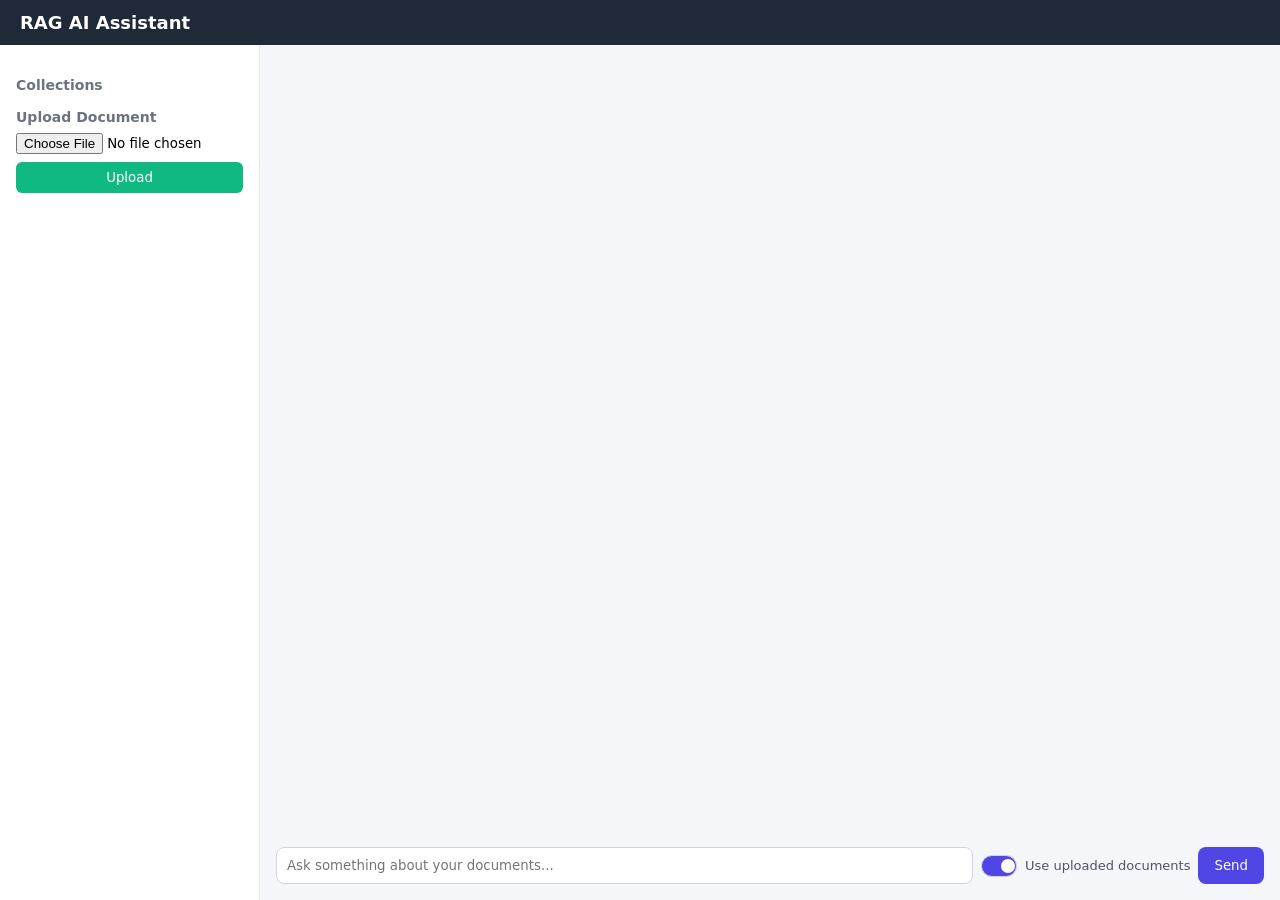
==== frontend/index.html @ 8be93a55 "Initial commit - RAG AI Assistant" ====
<!DOCTYPE html>
<html lang="en">

<head>

  <meta charset="UTF-8" />

  <meta name="viewport" content="width=device-width, initial-scale=1.0" />

  <title>RAG AI Assistant</title>


  <!-- Main CSS -->
  <link rel="stylesheet" href="style.css" />


  <!-- Component CSS -->
  <link rel="stylesheet" href="assets/css/navbar.css" />
  <link rel="stylesheet" href="assets/css/sidebar.css" />
  <link rel="stylesheet" href="assets/css/chat.css" />
  <link rel="stylesheet" href="assets/css/upload.css" />


</head>


<body>


  <!-- Navbar -->

  <nav class="navbar">

    <h1>
      RAG AI Assistant
    </h1>

  </nav>




  <div class="layout">



    <!-- Sidebar -->

    <aside class="sidebar" id="sidebar">


      <h3>
        Collections
      </h3>


      <ul id="collection-list">

      </ul>




      <h3>
        Upload Document
      </h3>


      <input type="file" id="file-input" />


      <button id="upload-btn">

        Upload

      </button>


      <p id="upload-status">

      </p>



    </aside>





    <!-- Chat Area -->

    <main class="chat-container">



      <!-- Messages -->

      <div id="messages" class="messages">

      </div>





      <!-- Input Area -->

      <div class="chat-input">



        <input type="text" id="chat-input" placeholder="Ask something about your documents..." />




        <!-- RAG Toggle -->

        <label class="rag-option">


          <input type="checkbox" id="rag-toggle" checked />


          Use uploaded documents


        </label>





        <button id="send-btn">

          Send

        </button>




      </div>



    </main>




  </div>





  <!-- JavaScript Files -->


  <script src="assets/js/api.js"></script>

  <script src="assets/js/upload.js"></script>

  <script src="assets/js/chat.js"></script>

  <script src="assets/js/ui.js"></script>

  <script src="script.js"></script>



</body>

</html>
---- frontend/style.css ----
* { box-sizing: border-box; margin: 0; padding: 0; font-family: system-ui, sans-serif; }
body { height: 100vh; display: flex; flex-direction: column; background: #f5f6fa; }
.layout { flex: 1; display: flex; overflow: hidden; }
main.chat-container { flex: 1; display: flex; flex-direction: column; padding: 16px; }
---- frontend/assets/css/navbar.css ----
.navbar {
  background: #1f2937;
  color: white;
  padding: 12px 20px;
}
.navbar h1 { font-size: 18px; }
---- frontend/assets/css/sidebar.css ----
.sidebar {
  width: 260px;
  background: white;
  border-right: 1px solid #e5e7eb;
  padding: 16px;
  overflow-y: auto;
}
.sidebar h3 { margin: 16px 0 8px; font-size: 14px; color: #6b7280; }
.sidebar ul { list-style: none; }
.sidebar li { padding: 6px 8px; border-radius: 6px; cursor: pointer; }
.sidebar li:hover, .sidebar li.active { background: #e0e7ff; }
---- frontend/assets/css/chat.css ----
.messages {
  flex: 1;
  overflow-y: auto;
  display: flex;
  flex-direction: column;
  gap: 10px;
  padding-bottom: 12px;
}
.message { max-width: 70%; padding: 10px 14px; border-radius: 10px; }
.message.user { align-self: flex-end; background: #4f46e5; color: white; }
.message.assistant { align-self: flex-start; background: white; border: 1px solid #e5e7eb; }
.chat-input { display: flex; gap: 8px; }
.chat-input input { flex: 1; padding: 10px; border-radius: 8px; border: 1px solid #d1d5db; }
.chat-input button { padding: 10px 16px; border: none; background: #4f46e5; color: white; border-radius: 8px; cursor: pointer; }

/* Premium toggle switch styling */
.rag-option {
  display: flex;
  align-items: center;
  gap: 8px;
  font-size: 13px;
  color: #4b5563;
  cursor: pointer;
  white-space: nowrap;
  user-select: none;
}
.rag-option input[type="checkbox"] {
  appearance: none;
  -webkit-appearance: none;
  width: 36px;
  height: 20px;
  background-color: #d1d5db;
  border-radius: 20px;
  position: relative;
  outline: none;
  cursor: pointer;
  transition: background-color 0.2s ease;
  flex-shrink: 0;
}
.rag-option input[type="checkbox"]:checked {
  background-color: #4f46e5;
}
.rag-option input[type="checkbox"]::before {
  content: "";
  position: absolute;
  width: 14px;
  height: 14px;
  border-radius: 50%;
  top: 3px;
  left: 3px;
  background-color: white;
  transition: transform 0.2s ease;
}
.rag-option input[type="checkbox"]:checked::before {
  transform: translateX(16px);
}
---- frontend/assets/css/upload.css ----
#file-input { display: block; margin-bottom: 8px; width: 100%; }
#upload-btn { width: 100%; padding: 8px; background: #10b981; color: white; border: none; border-radius: 6px; cursor: pointer; }
#upload-status { font-size: 12px; color: #6b7280; margin-top: 6px; }
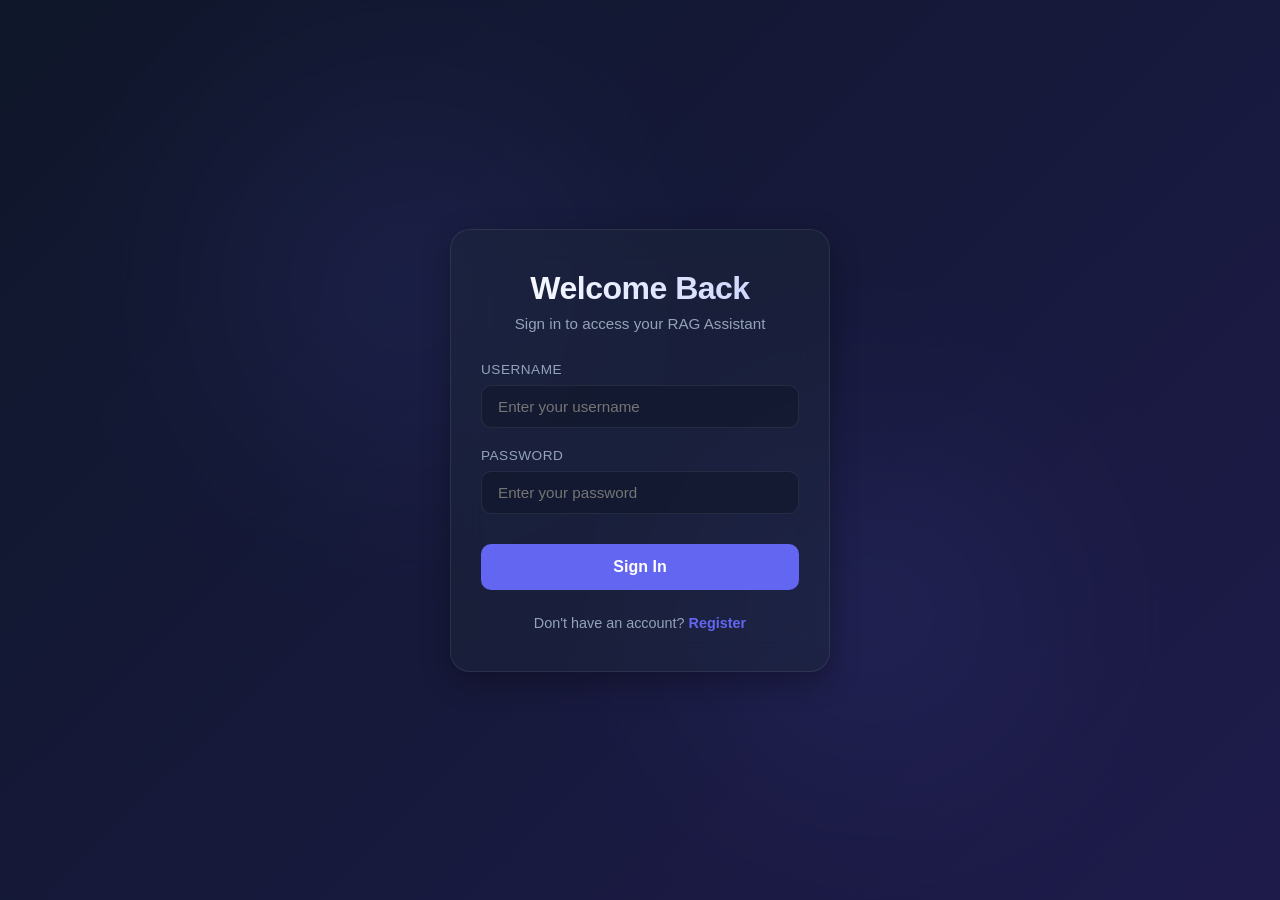
==== commit 575b79dd: "Added metadata filtering functionality" ====
--- a/frontend/index.html
+++ b/frontend/index.html
@@ -48,6 +48,22 @@
 
     <aside class="sidebar" id="sidebar">
 
+      <!-- User Profile Header -->
+      <div class="user-profile">
+        <span id="user-display">Loading...</span>
+        <button id="logout-btn" class="logout-btn">Logout</button>
+      </div>
+
+      <!-- Chat Sessions -->
+      <div class="sidebar-section">
+        <div class="section-header">
+          <h3>Chat History</h3>
+          <button id="new-chat-btn" class="new-chat-btn" title="New Chat">+</button>
+        </div>
+        <ul id="session-list">
+          <!-- Dynamically populated -->
+        </ul>
+      </div>
 
       <h3>
         Collections
@@ -62,11 +78,17 @@
 
 
       <h3>
-        Upload Document
+        Upload Documents
       </h3>
 
 
-      <input type="file" id="file-input" />
+      <input
+        type="file"
+        id="file-input"
+        multiple
+        accept=".pdf,.docx,.txt,.csv,.xlsx,.xls"
+        title="Select one or more files to upload"
+      />
 
 
       <button id="upload-btn">
@@ -76,9 +98,7 @@
       </button>
 
 
-      <p id="upload-status">
-
-      </p>
+      <div id="upload-status"></div>
 
 
 
@@ -88,6 +108,7 @@
 
 
 
+
     <!-- Chat Area -->
 
     <main class="chat-container">
@@ -104,6 +125,38 @@
 
 
 
+      <!-- Metadata Filter Panel -->
+      <div class="filter-panel-wrapper" id="filter-panel-wrapper">
+
+        <!-- Collapsible toggle header -->
+        <button class="filter-toggle-btn" id="filter-toggle-btn" type="button" aria-expanded="false">
+          <span class="filter-toggle-icon">🔍</span>
+          <span class="filter-toggle-label">Metadata Filters</span>
+          <span class="filter-active-dot" id="filter-active-dot"></span>
+          <span class="filter-count-badge" id="filter-count-badge">0</span>
+          <span class="filter-chevron">▼</span>
+        </button>
+
+        <!-- Collapsible body -->
+        <div class="filter-panel-body" id="filter-panel-body">
+
+          <!-- Filter rows are injected here dynamically -->
+          <div id="filter-rows-container"></div>
+
+          <p class="filter-hint">
+            Fields stored in document metadata, e.g.: <code>source</code>, <code>file_type</code>, <code>author</code>, <code>page</code>
+          </p>
+
+          <!-- Action buttons -->
+          <div class="filter-actions">
+            <button class="filter-add-btn" id="filter-add-btn" type="button">＋ Add Filter</button>
+            <button class="filter-clear-btn" id="filter-clear-btn" type="button">✕ Clear All</button>
+          </div>
+
+        </div>
+      </div>
+
+
       <!-- Input Area -->
 
       <div class="chat-input">
@@ -157,20 +210,16 @@
 
 
   <!-- JavaScript Files -->
-
-
+  <script src="assets/js/auth.js"></script>
   <script src="assets/js/api.js"></script>
-
   <script src="assets/js/upload.js"></script>
-
   <script src="assets/js/chat.js"></script>
-
   <script src="assets/js/ui.js"></script>
-
   <script src="script.js"></script>
 
 
 
+
 </body>
 
 </html>
--- a/frontend/assets/css/sidebar.css
+++ b/frontend/assets/css/sidebar.css
@@ -1,11 +1,117 @@
 .sidebar {
-  width: 260px;
-  background: white;
-  border-right: 1px solid #e5e7eb;
+  width: 280px;
+  background: #0f172a;
+  border-right: 1px solid #1e293b;
   padding: 16px;
+  display: flex;
+  flex-direction: column;
+  color: #f8fafc;
   overflow-y: auto;
 }
-.sidebar h3 { margin: 16px 0 8px; font-size: 14px; color: #6b7280; }
-.sidebar ul { list-style: none; }
-.sidebar li { padding: 6px 8px; border-radius: 6px; cursor: pointer; }
-.sidebar li:hover, .sidebar li.active { background: #e0e7ff; }
+.sidebar h3 { margin: 16px 0 8px; font-size: 11px; font-weight: 600; text-transform: uppercase; letter-spacing: 0.05em; color: #64748b; }
+.sidebar ul { list-style: none; margin-bottom: 16px; }
+.sidebar li { 
+  display: flex;
+  align-items: center;
+  justify-content: space-between;
+  padding: 8px 12px; 
+  border-radius: 8px; 
+  cursor: pointer; 
+  font-size: 13px;
+  color: #cbd5e1;
+  transition: all 0.2s ease;
+  margin-bottom: 4px;
+}
+.sidebar li:hover { background: rgba(99, 102, 241, 0.15); color: #f8fafc; }
+.sidebar li.active { background: #6366f1; color: white; }
+
+/* User profile */
+.user-profile {
+  display: flex;
+  align-items: center;
+  justify-content: space-between;
+  padding: 12px;
+  background: rgba(30, 41, 59, 0.5);
+  border: 1px solid rgba(255, 255, 255, 0.05);
+  border-radius: 10px;
+  margin-bottom: 20px;
+}
+#user-display {
+  font-size: 13px;
+  font-weight: 500;
+  color: #94a3b8;
+  white-space: nowrap;
+  overflow: hidden;
+  text-overflow: ellipsis;
+  margin-right: 8px;
+}
+.logout-btn {
+  background: #ef4444;
+  border: none;
+  border-radius: 6px;
+  color: white;
+  padding: 4px 10px;
+  font-size: 11px;
+  font-weight: 600;
+  cursor: pointer;
+  transition: background 0.2s ease;
+}
+.logout-btn:hover {
+  background: #dc2626;
+}
+
+/* Chat History / Sessions section */
+.section-header {
+  display: flex;
+  align-items: center;
+  justify-content: space-between;
+  margin-bottom: 8px;
+}
+.section-header h3 {
+  margin: 0;
+}
+.new-chat-btn {
+  background: #6366f1;
+  color: white;
+  border: none;
+  border-radius: 6px;
+  width: 24px;
+  height: 24px;
+  font-size: 16px;
+  font-weight: bold;
+  cursor: pointer;
+  display: flex;
+  align-items: center;
+  justify-content: center;
+  transition: background 0.2s ease;
+}
+.new-chat-btn:hover {
+  background: #4f46e5;
+}
+
+/* Session List Styling with Delete Button */
+.session-item-text {
+  flex: 1;
+  white-space: nowrap;
+  overflow: hidden;
+  text-overflow: ellipsis;
+  margin-right: 8px;
+}
+.session-delete-btn {
+  background: transparent;
+  color: #94a3b8;
+  border: none;
+  cursor: pointer;
+  font-size: 12px;
+  padding: 2px 6px;
+  border-radius: 4px;
+  display: none;
+}
+.sidebar li:hover .session-delete-btn {
+  display: inline-block;
+}
+.session-delete-btn:hover {
+  background: rgba(239, 68, 68, 0.2);
+  color: #f87171;
+}
+
--- a/frontend/assets/css/chat.css
+++ b/frontend/assets/css/chat.css
@@ -55,3 +55,204 @@
   transform: translateX(16px);
 }
 
+/* ============================================================
+   METADATA FILTER PANEL
+   ============================================================ */
+
+/* Wrapper that sits between messages area and chat-input bar */
+.filter-panel-wrapper {
+  border: 1px solid #e5e7eb;
+  border-radius: 10px;
+  background: #fafafa;
+  overflow: hidden;
+  margin-bottom: 6px;
+  transition: box-shadow 0.2s ease;
+}
+.filter-panel-wrapper.has-filters {
+  border-color: #818cf8;
+  box-shadow: 0 0 0 2px rgba(99,102,241,0.12);
+}
+
+/* Toggle header row */
+.filter-toggle-btn {
+  width: 100%;
+  display: flex;
+  align-items: center;
+  gap: 8px;
+  padding: 8px 12px;
+  background: none;
+  border: none;
+  cursor: pointer;
+  font-size: 13px;
+  font-weight: 600;
+  color: #4b5563;
+  user-select: none;
+}
+.filter-toggle-btn:hover { background: #f3f4f6; }
+
+.filter-toggle-icon { font-size: 15px; }
+
+.filter-toggle-label { flex: 1; text-align: left; }
+
+/* Animated chevron */
+.filter-chevron {
+  font-size: 11px;
+  transition: transform 0.2s ease;
+  color: #9ca3af;
+}
+.filter-panel-wrapper.open .filter-chevron {
+  transform: rotate(180deg);
+}
+
+/* Active-filter count badge */
+.filter-count-badge {
+  display: none;
+  background: #4f46e5;
+  color: white;
+  font-size: 11px;
+  font-weight: 700;
+  border-radius: 20px;
+  padding: 1px 7px;
+  margin-left: 2px;
+}
+.filter-count-badge.visible { display: inline-block; }
+
+/* Pulsing dot when filters are active */
+.filter-active-dot {
+  display: none;
+  width: 7px;
+  height: 7px;
+  border-radius: 50%;
+  background: #22c55e;
+  animation: pulse-dot 1.4s ease-in-out infinite;
+}
+.filter-active-dot.visible { display: inline-block; }
+@keyframes pulse-dot {
+  0%, 100% { opacity: 1; transform: scale(1); }
+  50%       { opacity: 0.5; transform: scale(1.4); }
+}
+
+/* Collapsible body */
+.filter-panel-body {
+  display: none;
+  padding: 8px 12px 12px;
+  border-top: 1px solid #e5e7eb;
+  flex-direction: column;
+  gap: 8px;
+}
+.filter-panel-wrapper.open .filter-panel-body {
+  display: flex;
+}
+
+/* Individual filter row */
+.filter-row {
+  display: flex;
+  align-items: center;
+  gap: 6px;
+  flex-wrap: wrap;
+  animation: slide-in 0.18s ease;
+}
+@keyframes slide-in {
+  from { opacity: 0; transform: translateY(-6px); }
+  to   { opacity: 1; transform: translateY(0); }
+}
+
+/* Clause badge pill (must / must_not / should) */
+.filter-clause-select {
+  padding: 4px 8px;
+  border-radius: 20px;
+  font-size: 12px;
+  font-weight: 700;
+  border: 1.5px solid #6366f1;
+  color: #4f46e5;
+  background: #eef2ff;
+  cursor: pointer;
+  outline: none;
+  transition: background 0.15s;
+}
+.filter-clause-select:focus { background: #e0e7ff; }
+.filter-clause-select option[value="must_not"] { color: #dc2626; }
+.filter-clause-select option[value="should"]   { color: #d97706; }
+
+.filter-field-input,
+.filter-value-input {
+  flex: 1;
+  min-width: 80px;
+  padding: 5px 8px;
+  border-radius: 6px;
+  border: 1px solid #d1d5db;
+  font-size: 13px;
+  outline: none;
+  transition: border-color 0.15s;
+}
+.filter-field-input:focus,
+.filter-value-input:focus { border-color: #6366f1; }
+
+.filter-type-select {
+  padding: 4px 6px;
+  border-radius: 6px;
+  font-size: 12px;
+  border: 1px solid #d1d5db;
+  outline: none;
+  cursor: pointer;
+  background: white;
+}
+
+/* Remove row button */
+.filter-remove-btn {
+  width: 24px;
+  height: 24px;
+  border: none;
+  background: #fee2e2;
+  color: #dc2626;
+  border-radius: 50%;
+  font-size: 14px;
+  font-weight: 700;
+  cursor: pointer;
+  display: flex;
+  align-items: center;
+  justify-content: center;
+  flex-shrink: 0;
+  transition: background 0.15s;
+}
+.filter-remove-btn:hover { background: #fca5a5; }
+
+/* Action buttons at the bottom of the panel */
+.filter-actions {
+  display: flex;
+  gap: 8px;
+  margin-top: 4px;
+}
+.filter-add-btn {
+  padding: 5px 12px;
+  border: 1.5px dashed #6366f1;
+  background: transparent;
+  color: #4f46e5;
+  border-radius: 8px;
+  font-size: 12px;
+  font-weight: 600;
+  cursor: pointer;
+  transition: background 0.15s, color 0.15s;
+}
+.filter-add-btn:hover { background: #eef2ff; }
+.filter-clear-btn {
+  padding: 5px 12px;
+  border: none;
+  background: #f3f4f6;
+  color: #6b7280;
+  border-radius: 8px;
+  font-size: 12px;
+  font-weight: 600;
+  cursor: pointer;
+  transition: background 0.15s;
+}
+.filter-clear-btn:hover { background: #e5e7eb; }
+
+/* Helper hint text */
+.filter-hint {
+  font-size: 11px;
+  color: #9ca3af;
+  margin-top: 2px;
+}
+
+
--- a/frontend/assets/css/upload.css
+++ b/frontend/assets/css/upload.css
@@ -1,3 +1,26 @@
-#file-input { display: block; margin-bottom: 8px; width: 100%; }
-#upload-btn { width: 100%; padding: 8px; background: #10b981; color: white; border: none; border-radius: 6px; cursor: pointer; }
-#upload-status { font-size: 12px; color: #6b7280; margin-top: 6px; }
+#file-input { display: block; margin-bottom: 8px; width: 100%; cursor: pointer; }
+#upload-btn { width: 100%; padding: 8px; background: #10b981; color: white; border: none; border-radius: 6px; cursor: pointer; font-weight: 600; transition: background 0.2s; }
+#upload-btn:hover { background: #059669; }
+#upload-status { font-size: 12px; color: #6b7280; margin-top: 8px; line-height: 1.5; }
+
+/* Per-file result list */
+#upload-status ul {
+  list-style: none;
+  padding: 0;
+  margin: 4px 0 0;
+}
+#upload-status ul li {
+  padding: 3px 0;
+  border-bottom: 1px solid #f3f4f6;
+  font-size: 11px;
+  word-break: break-all;
+}
+#upload-status ul li:last-child { border-bottom: none; }
+
+/* Uploading pulse animation */
+@keyframes upload-pulse {
+  0%, 100% { opacity: 1; }
+  50%       { opacity: 0.4; }
+}
+#upload-status.uploading { animation: upload-pulse 1.2s ease-in-out infinite; }
+
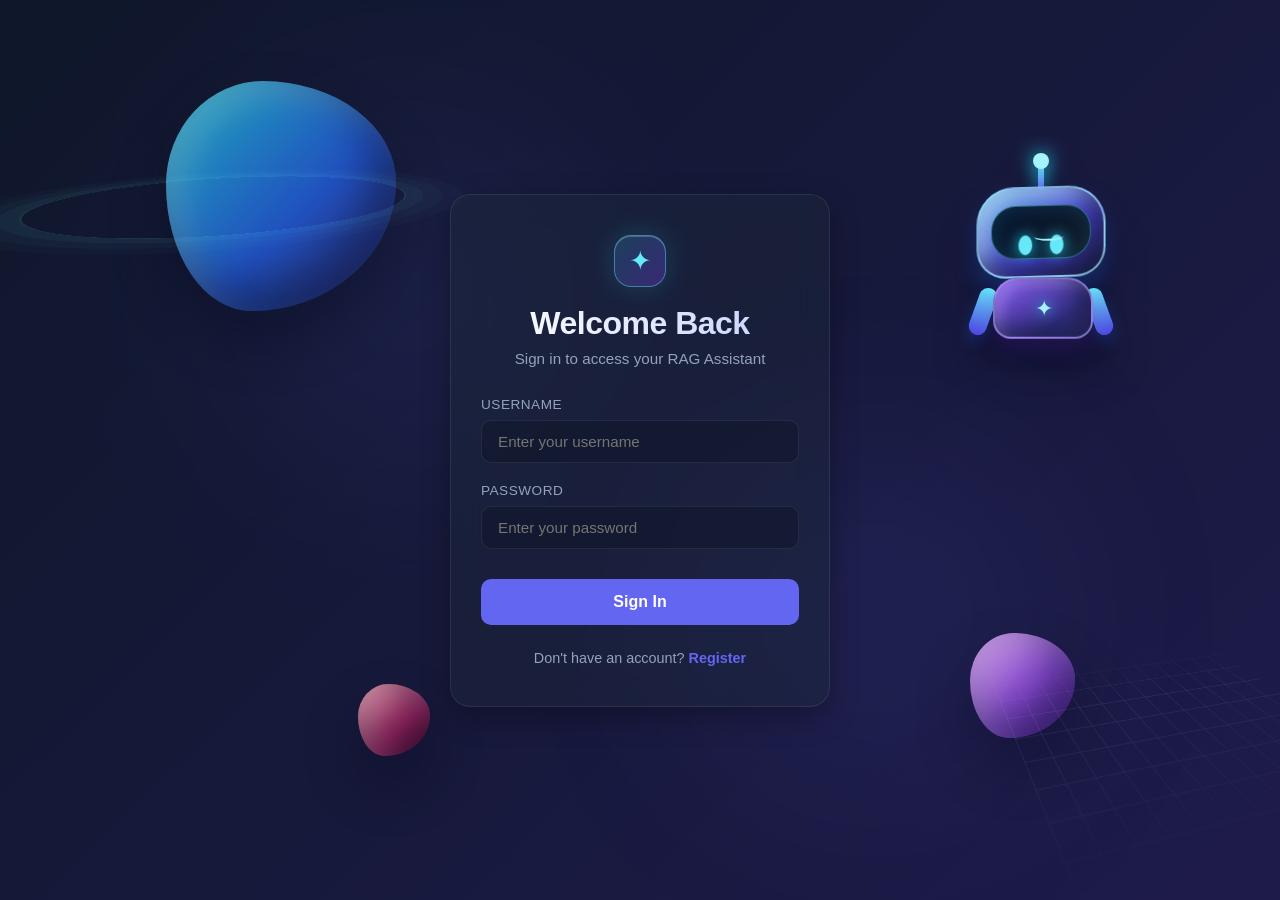
==== commit 58857c86: "Modernize UI and stabilize local startup Co-authored-by: Copilot <223556219+Copilot@users.noreply.gi" ====
--- a/frontend/index.html
+++ b/frontend/index.html
@@ -26,14 +26,26 @@
 
 <body>
 
+  <div class="scene" aria-hidden="true">
+    <div class="orb orb-cyan"></div>
+    <div class="orb orb-violet"></div>
+    <div class="orb orb-pink"></div>
+    <div class="wireframe wireframe-left"></div>
+    <div class="wireframe wireframe-right"></div>
+  </div>
 
   <!-- Navbar -->
 
   <nav class="navbar">
 
-    <h1>
-      RAG AI Assistant
-    </h1>
+    <div class="brand-lockup">
+      <span class="brand-mark">✦</span>
+      <div>
+        <h1>RAG AI Assistant</h1>
+        <p>Intelligent workspace for your knowledge</p>
+      </div>
+    </div>
+    <div class="live-status"><span></span> LIVE AI WORKSPACE</div>
 
   </nav>
 
@@ -113,6 +125,15 @@
 
     <main class="chat-container">
 
+      <header class="chat-hero">
+        <div>
+          <span class="eyebrow">YOUR KNOWLEDGE, AMPLIFIED</span>
+          <h2>Ask anything.<br><strong>Discover everything.</strong></h2>
+          <p>Chat with your documents using an AI workspace built for clarity.</p>
+        </div>
+        <div class="hero-chip"><span class="hero-chip-dot"></span> RAG ACTIVE</div>
+      </header>
+
 
 
       <!-- Messages -->
--- a/frontend/style.css
+++ b/frontend/style.css
@@ -1,4 +1,274 @@
-* { box-sizing: border-box; margin: 0; padding: 0; font-family: system-ui, sans-serif; }
-body { height: 100vh; display: flex; flex-direction: column; background: #f5f6fa; }
-.layout { flex: 1; display: flex; overflow: hidden; }
-main.chat-container { flex: 1; display: flex; flex-direction: column; padding: 16px; }
+* {
+  box-sizing: border-box;
+  margin: 0;
+  padding: 0;
+  font-family: Inter, "Segoe UI", sans-serif;
+}
+
+html, body {
+  height: 100%;
+}
+
+body {
+  display: flex;
+  flex-direction: column;
+  min-height: 100vh;
+  background:
+    radial-gradient(circle at top left, rgba(96, 165, 250, 0.28), transparent 22%),
+    radial-gradient(circle at bottom right, rgba(139, 92, 246, 0.24), transparent 28%),
+    linear-gradient(135deg, #050b1a 0%, #0b1120 35%, #111827 100%);
+  color: #e2e8f0;
+  overflow: hidden;
+  position: relative;
+}
+
+body::before,
+body::after {
+  content: "";
+  position: fixed;
+  width: 360px;
+  height: 360px;
+  border-radius: 50%;
+  filter: blur(90px);
+  pointer-events: none;
+  opacity: 0.38;
+  z-index: 0;
+}
+
+body::before {
+  top: 8%;
+  left: 8%;
+  background: rgba(34, 211, 238, 0.33);
+}
+
+body::after {
+  right: 7%;
+  bottom: 6%;
+  background: rgba(168, 85, 247, 0.3);
+}
+
+.scene {
+  position: fixed;
+  inset: 0;
+  z-index: 0;
+  overflow: hidden;
+  pointer-events: none;
+  perspective: 900px;
+}
+
+.orb {
+  position: absolute;
+  width: 170px;
+  height: 170px;
+  border-radius: 42% 58% 63% 37% / 45% 44% 56% 55%;
+  opacity: 0.34;
+  filter: blur(1px);
+  transform-style: preserve-3d;
+  box-shadow: inset -22px -26px 45px rgba(2, 6, 23, 0.35),
+    inset 18px 16px 35px rgba(255, 255, 255, 0.22),
+    0 25px 55px rgba(2, 6, 23, 0.3);
+  animation: float-orb 14s ease-in-out infinite alternate;
+}
+
+.orb-cyan {
+  top: 17%;
+  left: 38%;
+  background: linear-gradient(135deg, #22d3ee, #2563eb 62%, #172554);
+}
+
+.orb-violet {
+  right: 13%;
+  top: 18%;
+  width: 110px;
+  height: 110px;
+  background: linear-gradient(135deg, #c084fc, #7c3aed 65%, #312e81);
+  animation-delay: -5s;
+}
+
+.orb-pink {
+  left: 23%;
+  bottom: 10%;
+  width: 90px;
+  height: 90px;
+  background: linear-gradient(135deg, #f9a8d4, #db2777 62%, #4c0519);
+  animation-delay: -9s;
+}
+
+.wireframe {
+  position: absolute;
+  width: 250px;
+  height: 250px;
+  border: 1px solid rgba(125, 211, 252, 0.15);
+  transform: rotateX(68deg) rotateZ(28deg);
+  box-shadow: 0 0 0 14px rgba(125, 211, 252, 0.025),
+    0 0 0 28px rgba(125, 211, 252, 0.02),
+    0 0 0 42px rgba(125, 211, 252, 0.015);
+  animation: spin-wireframe 24s linear infinite;
+}
+
+.wireframe-left {
+  left: -80px;
+  bottom: 5%;
+}
+
+.wireframe-right {
+  right: -90px;
+  top: 10%;
+  border-color: rgba(196, 181, 253, 0.14);
+  animation-direction: reverse;
+}
+
+@keyframes float-orb {
+  0% { transform: translate3d(-18px, 12px, 0) rotate(-8deg) scale(0.94); }
+  100% { transform: translate3d(22px, -24px, 80px) rotate(18deg) scale(1.08); }
+}
+
+@keyframes spin-wireframe {
+  to { transform: rotateX(68deg) rotateZ(388deg); }
+}
+
+.layout {
+  position: relative;
+  z-index: 1;
+  flex: 1;
+  display: flex;
+  gap: 20px;
+  width: 100%;
+  max-width: 1680px;
+  margin: 0 auto;
+  padding: 18px 20px 24px;
+}
+
+main.chat-container {
+  flex: 1;
+  display: flex;
+  flex-direction: column;
+  padding: 18px 18px 14px;
+  border: 1px solid rgba(148, 163, 184, 0.18);
+  border-radius: 28px;
+  background: rgba(10, 15, 27, 0.7);
+  backdrop-filter: blur(18px);
+  -webkit-backdrop-filter: blur(18px);
+  box-shadow: 0 24px 60px rgba(2, 6, 23, 0.45), inset 0 1px 0 rgba(255, 255, 255, 0.05);
+}
+
+.chat-hero {
+  display: flex;
+  align-items: flex-start;
+  justify-content: space-between;
+  gap: 20px;
+  padding: 14px 8px 18px;
+}
+
+.eyebrow {
+  display: block;
+  margin-bottom: 8px;
+  color: #67e8f9;
+  font-size: 10px;
+  font-weight: 800;
+  letter-spacing: 0.18em;
+}
+
+.chat-hero h2 {
+  color: #f8fafc;
+  font-size: clamp(1.5rem, 2.6vw, 2.45rem);
+  line-height: 1.03;
+  letter-spacing: -0.055em;
+}
+
+.chat-hero h2 strong {
+  background: linear-gradient(90deg, #67e8f9, #a78bfa 65%, #f0abfc);
+  background-clip: text;
+  -webkit-background-clip: text;
+  -webkit-text-fill-color: transparent;
+}
+
+.chat-hero p {
+  margin-top: 10px;
+  color: #94a3b8;
+  font-size: 0.88rem;
+}
+
+.hero-chip,
+.live-status {
+  display: inline-flex;
+  align-items: center;
+  gap: 8px;
+  border: 1px solid rgba(103, 232, 249, 0.25);
+  border-radius: 999px;
+  background: rgba(34, 211, 238, 0.08);
+  color: #a5f3fc;
+  font-size: 10px;
+  font-weight: 800;
+  letter-spacing: 0.1em;
+  padding: 8px 12px;
+  white-space: nowrap;
+  box-shadow: 0 0 20px rgba(34, 211, 238, 0.08);
+}
+
+.hero-chip-dot,
+.live-status span {
+  width: 7px;
+  height: 7px;
+  border-radius: 50%;
+  background: #22d3ee;
+  box-shadow: 0 0 12px #22d3ee;
+  animation: pulse-live 1.8s ease-in-out infinite;
+}
+
+@keyframes pulse-live {
+  50% { opacity: 0.45; transform: scale(0.7); }
+}
+
+button,
+input,
+select {
+  font: inherit;
+}
+
+#messages {
+  background: linear-gradient(180deg, rgba(15, 23, 42, 0.45), rgba(15, 23, 42, 0.2));
+  border: 1px solid rgba(148, 163, 184, 0.14);
+  border-radius: 20px;
+  padding: 18px;
+  box-shadow: inset 0 1px 0 rgba(255, 255, 255, 0.02);
+}
+
+#chat-input,
+#send-btn,
+.filter-panel-wrapper,
+.filter-row,
+.filter-toggle-btn,
+#upload-btn,
+#file-input,
+#collection-list li,
+.sidebar,
+.navbar,
+.message {
+  transition: transform 0.2s ease, box-shadow 0.2s ease, border-color 0.2s ease;
+}
+
+@media (max-width: 900px) {
+  body { overflow: auto; }
+  .navbar { margin: 10px; }
+  .layout { flex-direction: column; padding: 8px 10px 18px; }
+  .sidebar { width: 100%; max-height: 330px; }
+  main.chat-container { min-height: 620px; }
+  .orb-cyan { left: 65%; }
+}
+
+@media (max-width: 620px) {
+  .navbar h1 { font-size: 0.9rem; }
+  .navbar p { display: none; }
+  .live-status { display: none; }
+  .chat-hero { padding-top: 4px; }
+  .hero-chip { display: none; }
+  .chat-input { flex-wrap: wrap; }
+  .chat-input input { flex-basis: 100%; }
+  .rag-option { order: 2; }
+  .chat-input button { margin-left: auto; }
+}
+
+@media (prefers-reduced-motion: reduce) {
+  .orb, .wireframe, .hero-chip-dot, .live-status span { animation: none; }
+}
--- a/frontend/assets/css/navbar.css
+++ b/frontend/assets/css/navbar.css
@@ -1,6 +1,56 @@
 .navbar {
-  background: #1f2937;
-  color: white;
-  padding: 12px 20px;
+  position: relative;
+  z-index: 1;
+  background: rgba(15, 23, 42, 0.72);
+  border: 1px solid rgba(148, 163, 184, 0.18);
+  border-radius: 22px;
+  padding: 16px 22px;
+  box-shadow: 0 16px 40px rgba(15, 23, 42, 0.2);
+  backdrop-filter: blur(14px);
+  -webkit-backdrop-filter: blur(14px);
 }
-.navbar h1 { font-size: 18px; }
+
+.navbar h1 {
+  font-size: 1.1rem;
+  letter-spacing: 0.08em;
+  font-weight: 800;
+  color: #f8fafc;
+  text-transform: uppercase;
+  background: linear-gradient(90deg, #f8fafc, #93c5fd, #c4b5fd);
+  -webkit-background-clip: text;
+  background-clip: text;
+  -webkit-text-fill-color: transparent;
+}
+
+.brand-lockup {
+  display: flex;
+  align-items: center;
+  gap: 12px;
+}
+
+.brand-mark {
+  display: grid;
+  place-items: center;
+  width: 36px;
+  height: 36px;
+  border: 1px solid rgba(103, 232, 249, 0.4);
+  border-radius: 12px;
+  color: #67e8f9;
+  background: linear-gradient(135deg, rgba(34, 211, 238, 0.2), rgba(124, 58, 237, 0.3));
+  box-shadow: 0 0 22px rgba(34, 211, 238, 0.18), inset 0 1px rgba(255, 255, 255, 0.2);
+  font-size: 20px;
+}
+
+.brand-lockup p {
+  margin-top: 3px;
+  color: #64748b;
+  font-size: 11px;
+  letter-spacing: 0.02em;
+}
+
+.navbar {
+  display: flex;
+  justify-content: space-between;
+  align-items: center;
+  margin: 12px 20px 0;
+}
--- a/frontend/assets/css/sidebar.css
+++ b/frontend/assets/css/sidebar.css
@@ -1,95 +1,131 @@
 .sidebar {
-  width: 280px;
-  background: #0f172a;
-  border-right: 1px solid #1e293b;
-  padding: 16px;
+  width: 310px;
+  background: rgba(15, 23, 42, 0.78);
+  border: 1px solid rgba(148, 163, 184, 0.18);
+  border-radius: 28px;
+  padding: 18px 16px;
   display: flex;
   flex-direction: column;
   color: #f8fafc;
   overflow-y: auto;
+  backdrop-filter: blur(18px);
+  -webkit-backdrop-filter: blur(18px);
+  box-shadow: 0 24px 60px rgba(15, 23, 42, 0.4);
 }
-.sidebar h3 { margin: 16px 0 8px; font-size: 11px; font-weight: 600; text-transform: uppercase; letter-spacing: 0.05em; color: #64748b; }
-.sidebar ul { list-style: none; margin-bottom: 16px; }
-.sidebar li { 
+
+.sidebar h3 {
+  margin: 18px 0 10px;
+  font-size: 10px;
+  font-weight: 700;
+  text-transform: uppercase;
+  letter-spacing: 0.12em;
+  color: #94a3b8;
+}
+
+.sidebar ul {
+  list-style: none;
+  margin-bottom: 18px;
+}
+
+.sidebar li {
   display: flex;
   align-items: center;
   justify-content: space-between;
-  padding: 8px 12px; 
-  border-radius: 8px; 
-  cursor: pointer; 
+  padding: 10px 12px;
+  border-radius: 12px;
+  cursor: pointer;
   font-size: 13px;
-  color: #cbd5e1;
+  color: #dbeafe;
+  background: rgba(15, 23, 42, 0.25);
+  border: 1px solid rgba(148, 163, 184, 0.08);
   transition: all 0.2s ease;
-  margin-bottom: 4px;
+  margin-bottom: 6px;
 }
-.sidebar li:hover { background: rgba(99, 102, 241, 0.15); color: #f8fafc; }
-.sidebar li.active { background: #6366f1; color: white; }
 
-/* User profile */
+.sidebar li:hover {
+  transform: translateY(-1px);
+  background: rgba(99, 102, 241, 0.16);
+  color: #f8fafc;
+  border-color: rgba(129, 140, 248, 0.3);
+}
+
+.sidebar li.active {
+  background: linear-gradient(135deg, rgba(99, 102, 241, 0.9), rgba(59, 130, 246, 0.82));
+  color: white;
+  box-shadow: 0 10px 20px rgba(79, 70, 229, 0.35);
+}
+
 .user-profile {
   display: flex;
   align-items: center;
   justify-content: space-between;
-  padding: 12px;
-  background: rgba(30, 41, 59, 0.5);
+  gap: 8px;
+  padding: 14px 12px;
+  background: rgba(30, 41, 59, 0.7);
   border: 1px solid rgba(255, 255, 255, 0.05);
-  border-radius: 10px;
+  border-radius: 16px;
   margin-bottom: 20px;
+  box-shadow: inset 0 1px 0 rgba(255, 255, 255, 0.04);
 }
+
 #user-display {
   font-size: 13px;
-  font-weight: 500;
-  color: #94a3b8;
+  font-weight: 600;
+  color: #e2e8f0;
   white-space: nowrap;
   overflow: hidden;
   text-overflow: ellipsis;
   margin-right: 8px;
 }
+
 .logout-btn {
-  background: #ef4444;
+  background: linear-gradient(135deg, #ef4444, #f97316);
   border: none;
-  border-radius: 6px;
+  border-radius: 10px;
   color: white;
-  padding: 4px 10px;
+  padding: 6px 10px;
   font-size: 11px;
-  font-weight: 600;
+  font-weight: 700;
   cursor: pointer;
-  transition: background 0.2s ease;
-}
-.logout-btn:hover {
-  background: #dc2626;
+  transition: transform 0.2s ease, box-shadow 0.2s ease;
+  box-shadow: 0 8px 14px rgba(239, 68, 68, 0.2);
 }
 
-/* Chat History / Sessions section */
+.logout-btn:hover {
+  transform: translateY(-1px);
+}
+
 .section-header {
   display: flex;
   align-items: center;
   justify-content: space-between;
   margin-bottom: 8px;
 }
+
 .section-header h3 {
   margin: 0;
 }
+
 .new-chat-btn {
-  background: #6366f1;
+  background: linear-gradient(135deg, #8b5cf6, #6366f1);
   color: white;
   border: none;
-  border-radius: 6px;
-  width: 24px;
-  height: 24px;
-  font-size: 16px;
-  font-weight: bold;
+  border-radius: 10px;
+  width: 28px;
+  height: 28px;
+  font-size: 18px;
+  font-weight: 800;
   cursor: pointer;
   display: flex;
   align-items: center;
   justify-content: center;
-  transition: background 0.2s ease;
-}
-.new-chat-btn:hover {
-  background: #4f46e5;
+  box-shadow: 0 10px 20px rgba(99, 102, 241, 0.25);
 }
 
-/* Session List Styling with Delete Button */
+.new-chat-btn:hover {
+  transform: scale(1.04);
+}
+
 .session-item-text {
   flex: 1;
   white-space: nowrap;
@@ -97,21 +133,63 @@
   text-overflow: ellipsis;
   margin-right: 8px;
 }
+
 .session-delete-btn {
   background: transparent;
   color: #94a3b8;
   border: none;
   cursor: pointer;
-  font-size: 12px;
+  font-size: 13px;
   padding: 2px 6px;
-  border-radius: 4px;
+  border-radius: 6px;
   display: none;
 }
+
 .sidebar li:hover .session-delete-btn {
   display: inline-block;
 }
+
 .session-delete-btn:hover {
-  background: rgba(239, 68, 68, 0.2);
-  color: #f87171;
+  background: rgba(239, 68, 68, 0.15);
+  color: #fca5a5;
 }
 
+#collection-list li,
+#upload-btn,
+#file-input {
+  border-radius: 12px;
+}
+
+#file-input {
+  padding: 10px 12px;
+  background: rgba(15, 23, 42, 0.4);
+  border: 1px dashed rgba(148, 163, 184, 0.28);
+  color: #cbd5e1;
+  margin-bottom: 10px;
+}
+
+#upload-btn {
+  width: 100%;
+  border: none;
+  background: linear-gradient(135deg, #22c55e, #14b8a6);
+  color: white;
+  font-weight: 700;
+  padding: 10px 14px;
+  cursor: pointer;
+  box-shadow: 0 14px 20px rgba(20, 184, 166, 0.22);
+}
+
+#upload-status {
+  margin-top: 10px;
+  font-size: 12px;
+  color: #cbd5e1;
+}
+
+#upload-status.success {
+  color: #86efac;
+}
+
+#upload-status.error {
+  color: #fca5a5;
+}
+
--- a/frontend/assets/css/chat.css
+++ b/frontend/assets/css/chat.css
@@ -3,43 +3,108 @@
   overflow-y: auto;
   display: flex;
   flex-direction: column;
+  gap: 14px;
+  padding: 10px 6px 16px;
+  scrollbar-width: thin;
+  scrollbar-color: rgba(148, 163, 184, 0.6) transparent;
+}
+
+.message {
+  max-width: min(70%, 760px);
+  padding: 14px 18px;
+  border-radius: 18px 18px 18px 8px;
+  line-height: 1.5;
+  font-size: 0.96rem;
+  box-shadow: 0 14px 24px rgba(15, 23, 42, 0.12);
+  border: 1px solid rgba(148, 163, 184, 0.12);
+}
+
+.message.user {
+  align-self: flex-end;
+  background: linear-gradient(135deg, #8b5cf6, #6366f1);
+  color: white;
+  border-radius: 18px 18px 8px 18px;
+  box-shadow: 0 18px 30px rgba(99, 102, 241, 0.25);
+}
+
+.message.assistant {
+  align-self: flex-start;
+  background: rgba(15, 23, 42, 0.72);
+  color: #e2e8f0;
+  border: 1px solid rgba(148, 163, 184, 0.12);
+}
+
+.chat-input {
+  display: flex;
+  align-items: center;
   gap: 10px;
-  padding-bottom: 12px;
-}
-.message { max-width: 70%; padding: 10px 14px; border-radius: 10px; }
-.message.user { align-self: flex-end; background: #4f46e5; color: white; }
-.message.assistant { align-self: flex-start; background: white; border: 1px solid #e5e7eb; }
-.chat-input { display: flex; gap: 8px; }
-.chat-input input { flex: 1; padding: 10px; border-radius: 8px; border: 1px solid #d1d5db; }
-.chat-input button { padding: 10px 16px; border: none; background: #4f46e5; color: white; border-radius: 8px; cursor: pointer; }
-
-/* Premium toggle switch styling */
+  padding: 12px 14px;
+  border-radius: 18px;
+  background: rgba(15, 23, 42, 0.72);
+  border: 1px solid rgba(148, 163, 184, 0.16);
+  box-shadow: 0 16px 30px rgba(2, 6, 23, 0.2);
+}
+
+.chat-input input {
+  flex: 1;
+  background: rgba(15, 23, 42, 0.9);
+  color: #f8fafc;
+  padding: 13px 16px;
+  border-radius: 12px;
+  border: 1px solid rgba(148, 163, 184, 0.14);
+  outline: none;
+}
+
+.chat-input input:focus {
+  border-color: rgba(129, 140, 248, 0.8);
+  box-shadow: 0 0 0 3px rgba(99, 102, 241, 0.18);
+}
+
+.chat-input button {
+  padding: 12px 18px;
+  border: none;
+  background: linear-gradient(135deg, #22c55e, #14b8a6);
+  color: white;
+  border-radius: 12px;
+  font-weight: 700;
+  cursor: pointer;
+  box-shadow: 0 12px 20px rgba(20, 184, 166, 0.22);
+}
+
+.chat-input button:hover {
+  transform: translateY(-1px);
+}
+
 .rag-option {
   display: flex;
   align-items: center;
   gap: 8px;
-  font-size: 13px;
-  color: #4b5563;
+  font-size: 12px;
+  font-weight: 600;
+  color: #cbd5e1;
   cursor: pointer;
   white-space: nowrap;
   user-select: none;
 }
+
 .rag-option input[type="checkbox"] {
   appearance: none;
   -webkit-appearance: none;
-  width: 36px;
+  width: 38px;
   height: 20px;
-  background-color: #d1d5db;
-  border-radius: 20px;
+  background: rgba(148, 163, 184, 0.35);
+  border-radius: 999px;
   position: relative;
   outline: none;
   cursor: pointer;
   transition: background-color 0.2s ease;
   flex-shrink: 0;
 }
+
 .rag-option input[type="checkbox"]:checked {
-  background-color: #4f46e5;
-}
+  background: linear-gradient(135deg, #6366f1, #8b5cf6);
+}
+
 .rag-option input[type="checkbox"]::before {
   content: "";
   position: absolute;
@@ -51,100 +116,98 @@
   background-color: white;
   transition: transform 0.2s ease;
 }
+
 .rag-option input[type="checkbox"]:checked::before {
-  transform: translateX(16px);
-}
-
-/* ============================================================
-   METADATA FILTER PANEL
-   ============================================================ */
-
-/* Wrapper that sits between messages area and chat-input bar */
+  transform: translateX(18px);
+}
+
 .filter-panel-wrapper {
-  border: 1px solid #e5e7eb;
-  border-radius: 10px;
-  background: #fafafa;
+  border: 1px solid rgba(148, 163, 184, 0.14);
+  border-radius: 16px;
+  background: rgba(15, 23, 42, 0.5);
   overflow: hidden;
-  margin-bottom: 6px;
+  margin-bottom: 8px;
   transition: box-shadow 0.2s ease;
 }
+
 .filter-panel-wrapper.has-filters {
-  border-color: #818cf8;
-  box-shadow: 0 0 0 2px rgba(99,102,241,0.12);
-}
-
-/* Toggle header row */
+  border-color: rgba(129, 140, 248, 0.5);
+  box-shadow: 0 0 0 2px rgba(99, 102, 241, 0.12);
+}
+
 .filter-toggle-btn {
   width: 100%;
   display: flex;
   align-items: center;
   gap: 8px;
-  padding: 8px 12px;
-  background: none;
+  padding: 10px 12px;
+  background: transparent;
   border: none;
   cursor: pointer;
-  font-size: 13px;
-  font-weight: 600;
-  color: #4b5563;
+  font-size: 12px;
+  font-weight: 700;
+  color: #dbeafe;
   user-select: none;
 }
-.filter-toggle-btn:hover { background: #f3f4f6; }
-
-.filter-toggle-icon { font-size: 15px; }
-
+
+.filter-toggle-btn:hover {
+  background: rgba(148, 163, 184, 0.05);
+}
+
+.filter-toggle-icon { font-size: 14px; }
 .filter-toggle-label { flex: 1; text-align: left; }
 
-/* Animated chevron */
 .filter-chevron {
   font-size: 11px;
   transition: transform 0.2s ease;
-  color: #9ca3af;
-}
+  color: #cbd5e1;
+}
+
 .filter-panel-wrapper.open .filter-chevron {
   transform: rotate(180deg);
 }
 
-/* Active-filter count badge */
 .filter-count-badge {
   display: none;
-  background: #4f46e5;
+  background: linear-gradient(135deg, #8b5cf6, #4f46e5);
   color: white;
   font-size: 11px;
   font-weight: 700;
-  border-radius: 20px;
+  border-radius: 999px;
   padding: 1px 7px;
   margin-left: 2px;
 }
+
 .filter-count-badge.visible { display: inline-block; }
 
-/* Pulsing dot when filters are active */
 .filter-active-dot {
   display: none;
   width: 7px;
   height: 7px;
   border-radius: 50%;
-  background: #22c55e;
+  background: #4ade80;
   animation: pulse-dot 1.4s ease-in-out infinite;
 }
+
 .filter-active-dot.visible { display: inline-block; }
+
 @keyframes pulse-dot {
   0%, 100% { opacity: 1; transform: scale(1); }
-  50%       { opacity: 0.5; transform: scale(1.4); }
-}
-
-/* Collapsible body */
+  50% { opacity: 0.5; transform: scale(1.4); }
+}
+
 .filter-panel-body {
   display: none;
-  padding: 8px 12px 12px;
-  border-top: 1px solid #e5e7eb;
+  padding: 10px 12px 12px;
+  border-top: 1px solid rgba(148, 163, 184, 0.12);
   flex-direction: column;
   gap: 8px;
 }
+
 .filter-panel-wrapper.open .filter-panel-body {
   display: flex;
 }
 
-/* Individual filter row */
 .filter-row {
   display: flex;
   align-items: center;
@@ -152,107 +215,108 @@
   flex-wrap: wrap;
   animation: slide-in 0.18s ease;
 }
+
 @keyframes slide-in {
   from { opacity: 0; transform: translateY(-6px); }
-  to   { opacity: 1; transform: translateY(0); }
-}
-
-/* Clause badge pill (must / must_not / should) */
+  to { opacity: 1; transform: translateY(0); }
+}
+
 .filter-clause-select {
   padding: 4px 8px;
-  border-radius: 20px;
-  font-size: 12px;
-  font-weight: 700;
-  border: 1.5px solid #6366f1;
-  color: #4f46e5;
-  background: #eef2ff;
+  border-radius: 999px;
+  font-size: 11px;
+  font-weight: 700;
+  border: 1px solid rgba(129, 140, 248, 0.5);
+  color: #c7d2fe;
+  background: rgba(79, 70, 229, 0.12);
   cursor: pointer;
   outline: none;
-  transition: background 0.15s;
-}
-.filter-clause-select:focus { background: #e0e7ff; }
-.filter-clause-select option[value="must_not"] { color: #dc2626; }
-.filter-clause-select option[value="should"]   { color: #d97706; }
+}
+
+.filter-clause-select option[value="must_not"] { color: #fca5a5; }
+.filter-clause-select option[value="should"] { color: #fbbf24; }
 
 .filter-field-input,
 .filter-value-input {
   flex: 1;
   min-width: 80px;
-  padding: 5px 8px;
-  border-radius: 6px;
-  border: 1px solid #d1d5db;
-  font-size: 13px;
+  padding: 6px 8px;
+  border-radius: 8px;
+  background: rgba(15, 23, 42, 0.85);
+  border: 1px solid rgba(148, 163, 184, 0.14);
+  font-size: 12px;
+  color: #e2e8f0;
   outline: none;
-  transition: border-color 0.15s;
-}
+}
+
 .filter-field-input:focus,
-.filter-value-input:focus { border-color: #6366f1; }
+.filter-value-input:focus {
+  border-color: rgba(129, 140, 248, 0.8);
+  box-shadow: 0 0 0 2px rgba(99, 102, 241, 0.12);
+}
 
 .filter-type-select {
   padding: 4px 6px;
-  border-radius: 6px;
-  font-size: 12px;
-  border: 1px solid #d1d5db;
-  outline: none;
-  cursor: pointer;
-  background: white;
-}
-
-/* Remove row button */
+  border-radius: 8px;
+  font-size: 11px;
+  border: 1px solid rgba(148, 163, 184, 0.14);
+  background: rgba(15, 23, 42, 0.9);
+  color: #e2e8f0;
+}
+
 .filter-remove-btn {
   width: 24px;
   height: 24px;
   border: none;
-  background: #fee2e2;
-  color: #dc2626;
+  background: rgba(239, 68, 68, 0.12);
+  color: #fca5a5;
   border-radius: 50%;
   font-size: 14px;
-  font-weight: 700;
   cursor: pointer;
   display: flex;
   align-items: center;
   justify-content: center;
-  flex-shrink: 0;
-  transition: background 0.15s;
-}
-.filter-remove-btn:hover { background: #fca5a5; }
-
-/* Action buttons at the bottom of the panel */
+}
+
 .filter-actions {
   display: flex;
   gap: 8px;
   margin-top: 4px;
 }
+
 .filter-add-btn {
   padding: 5px 12px;
-  border: 1.5px dashed #6366f1;
+  border: 1px dashed rgba(129, 140, 248, 0.8);
   background: transparent;
-  color: #4f46e5;
-  border-radius: 8px;
-  font-size: 12px;
-  font-weight: 600;
-  cursor: pointer;
-  transition: background 0.15s, color 0.15s;
-}
-.filter-add-btn:hover { background: #eef2ff; }
+  color: #c7d2fe;
+  border-radius: 10px;
+  font-size: 11px;
+  font-weight: 700;
+  cursor: pointer;
+}
+
 .filter-clear-btn {
   padding: 5px 12px;
   border: none;
-  background: #f3f4f6;
-  color: #6b7280;
-  border-radius: 8px;
-  font-size: 12px;
-  font-weight: 600;
-  cursor: pointer;
-  transition: background 0.15s;
-}
-.filter-clear-btn:hover { background: #e5e7eb; }
-
-/* Helper hint text */
+  background: rgba(148, 163, 184, 0.12);
+  color: #cbd5e1;
+  border-radius: 10px;
+  font-size: 11px;
+  font-weight: 700;
+  cursor: pointer;
+}
+
 .filter-hint {
   font-size: 11px;
-  color: #9ca3af;
+  color: #94a3b8;
   margin-top: 2px;
 }
 
-
+.filter-hint code {
+  color: #c4b5fd;
+  background: rgba(99, 102, 241, 0.12);
+  border-radius: 6px;
+  padding: 2px 5px;
+}
+
+
